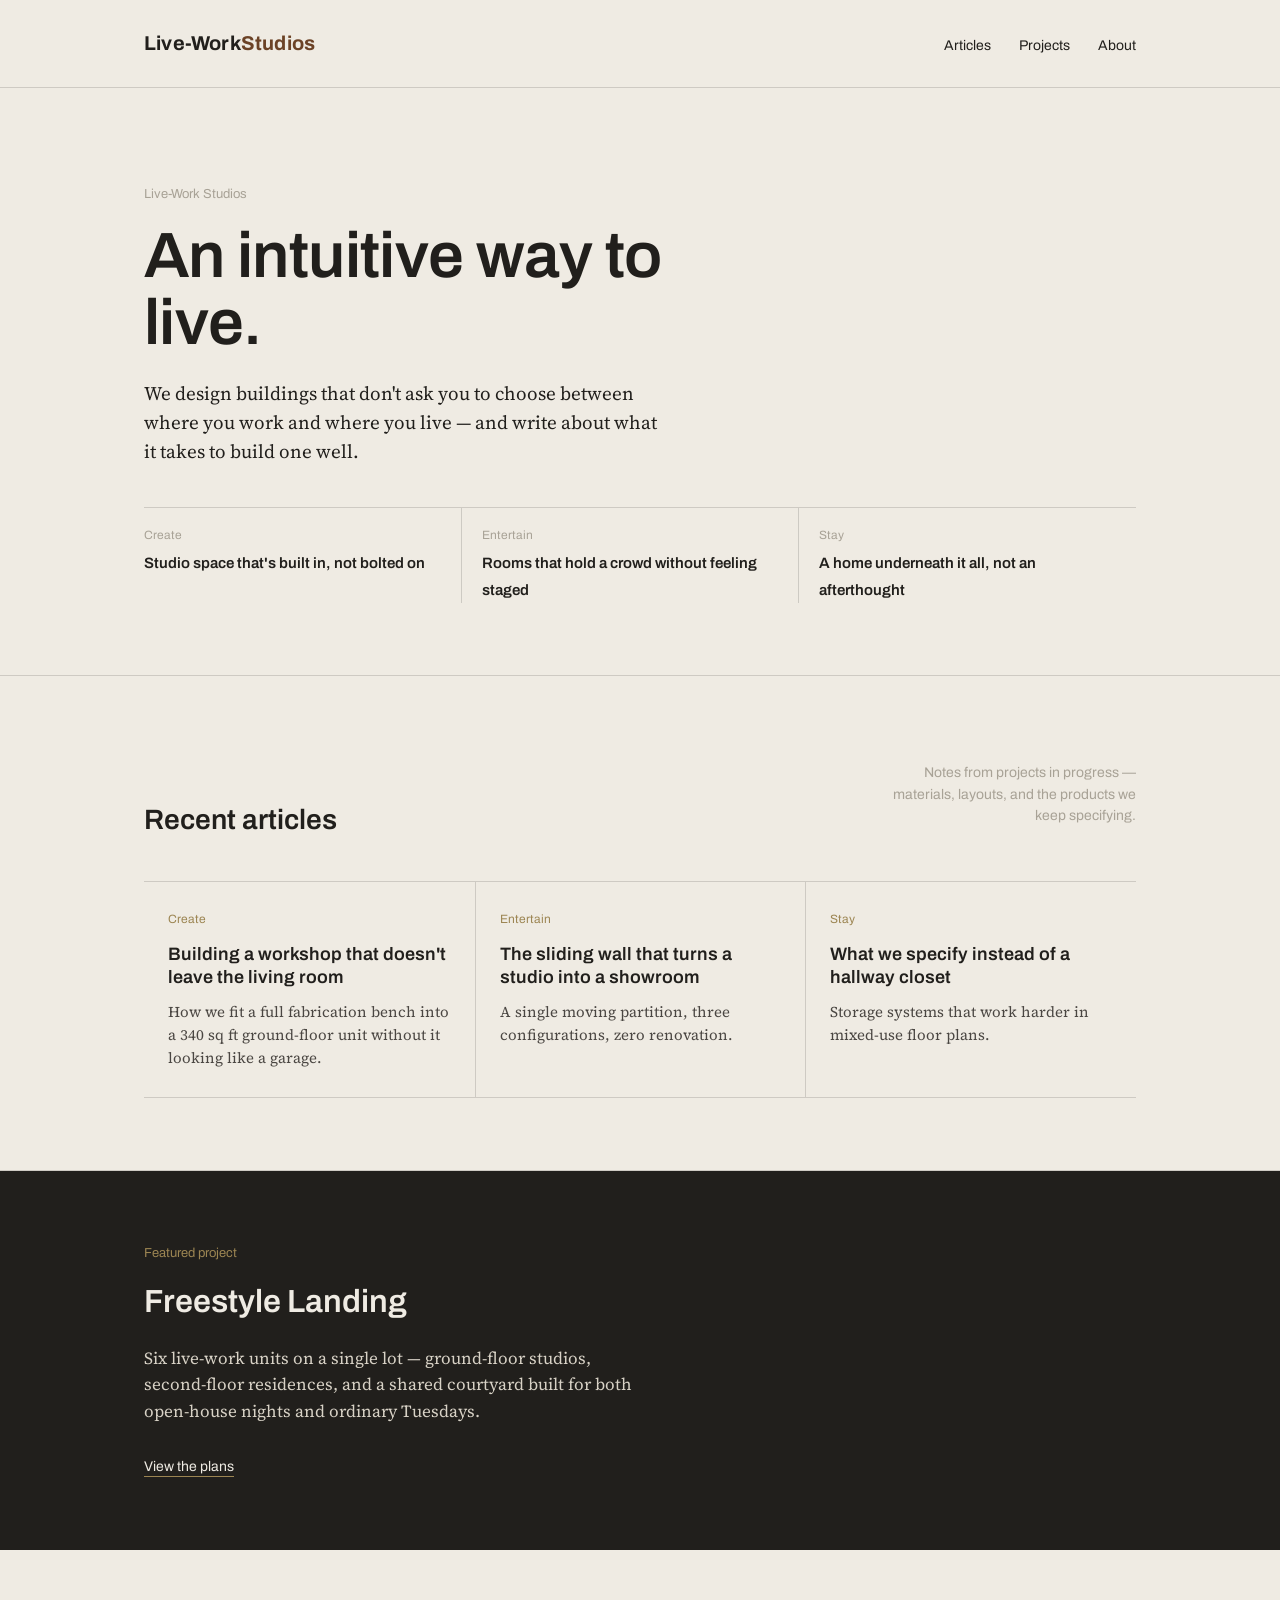
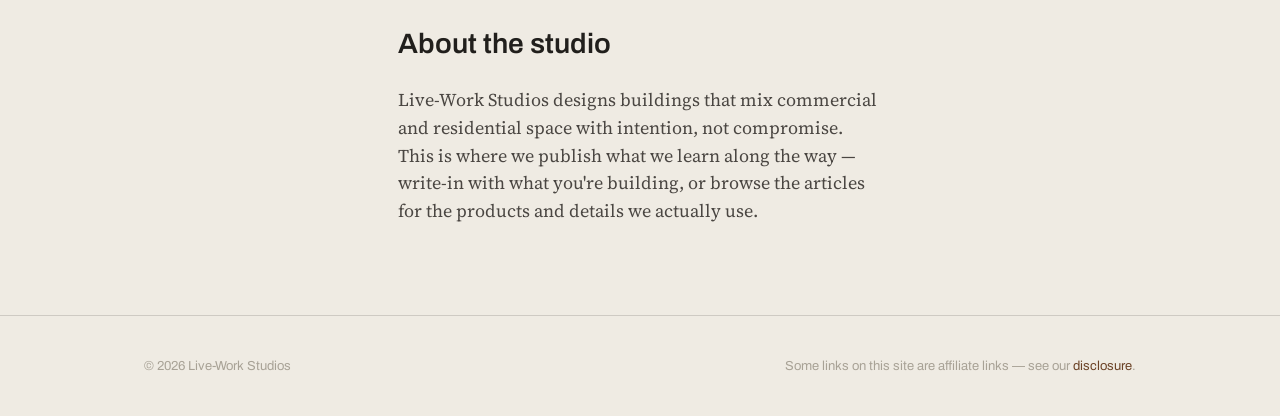
==== index.html @ 4253a38f "Add files via upload" ====
<!DOCTYPE html>
<html lang="en">
<head>
  <meta charset="UTF-8">
  <meta name="viewport" content="width=device-width, initial-scale=1.0">
  <title>Live-Work Studios — An intuitive way to live.</title>
  <meta name="description" content="Design studio for live-work buildings, mixing commercial and residential space. Articles, plans, and the products we actually specify.">
  <link rel="preconnect" href="https://fonts.googleapis.com">
  <link href="https://fonts.googleapis.com/css2?family=Archivo:wght@400;600;700&family=Source+Serif+4:opsz,wght@8..60,400;8..60,600&display=swap" rel="stylesheet">
  <link rel="stylesheet" href="styles.css">
</head>
<body>

  <header class="site-header">
    <div class="wrap">
      <a href="index.html" class="brand">Live-Work<span>Studios</span></a>
      <nav class="site-nav">
        <a href="#articles">Articles</a>
        <a href="#projects">Projects</a>
        <a href="#about">About</a>
      </nav>
    </div>
  </header>

  <section class="hero">
    <div class="wrap">
      <p class="hero-eyebrow">Live-Work Studios</p>
      <h1>An intuitive way to live.</h1>
      <p class="lede">We design buildings that don't ask you to choose between where you work and where you live — and write about what it takes to build one well.</p>

      <div class="hero-pillars">
        <div>
          <span class="num">Create</span>
          <span class="label">Studio space that's built in, not bolted on</span>
        </div>
        <div>
          <span class="num">Entertain</span>
          <span class="label">Rooms that hold a crowd without feeling staged</span>
        </div>
        <div>
          <span class="num">Stay</span>
          <span class="label">A home underneath it all, not an afterthought</span>
        </div>
      </div>
    </div>
  </section>

  <section class="section" id="articles">
    <div class="wrap">
      <div class="section-head">
        <h2>Recent articles</h2>
        <p class="sub">Notes from projects in progress — materials, layouts, and the products we keep specifying.</p>
      </div>

      <div class="article-grid">
        <article class="article-card">
          <p class="zone">Create</p>
          <h3><a class="card-link" href="articles/built-in-workshop.html">Building a workshop that doesn't leave the living room</a></h3>
          <p>How we fit a full fabrication bench into a 340 sq ft ground-floor unit without it looking like a garage.</p>
        </article>

        <article class="article-card">
          <p class="zone">Entertain</p>
          <h3><a class="card-link" href="articles/built-in-workshop.html">The sliding wall that turns a studio into a showroom</a></h3>
          <p>A single moving partition, three configurations, zero renovation.</p>
        </article>

        <article class="article-card">
          <p class="zone">Stay</p>
          <h3><a class="card-link" href="articles/built-in-workshop.html">What we specify instead of a hallway closet</a></h3>
          <p>Storage systems that work harder in mixed-use floor plans.</p>
        </article>
      </div>
    </div>
  </section>

  <section class="plan-strip" id="projects">
    <div class="wrap">
      <p class="tag">Featured project</p>
      <h2>Freestyle Landing</h2>
      <p>Six live-work units on a single lot — ground-floor studios, second-floor residences, and a shared courtyard built for both open-house nights and ordinary Tuesdays.</p>
      <a class="btn" href="#">View the plans</a>
    </div>
  </section>

  <section class="section" id="about">
    <div class="wrap" style="max-width: 68ch;">
      <div class="section-head" style="margin-bottom: 20px;">
        <h2>About the studio</h2>
      </div>
      <p style="font-size: 18px; color: #4a4642;">Live-Work Studios designs buildings that mix commercial and residential space with intention, not compromise. This is where we publish what we learn along the way — write-in with what you're building, or browse the articles for the products and details we actually use.</p>
    </div>
  </section>

  <footer class="site-footer">
    <div class="wrap" style="display:flex; justify-content:space-between; width:100%; flex-wrap:wrap; gap:12px;">
      <span>&copy; 2026 Live-Work Studios</span>
      <span>Some links on this site are affiliate links — see our <a href="articles/built-in-workshop.html#disclosure">disclosure</a>.</span>
    </div>
  </footer>

</body>
</html>
---- styles.css ----
/* ============================================================
   LIVE-WORK STUDIOS — design tokens
   ============================================================ */

:root {
  --paper:    #EFEBE3;
  --ink:      #211F1C;
  --concrete: #A8A296;
  --walnut:   #6B4226;
  --brass:    #9C8552;
  --line:     rgba(33, 31, 28, 0.16);

  --sans: "Archivo", "Helvetica Neue", Arial, sans-serif;
  --serif: "Source Serif 4", Georgia, "Times New Roman", serif;

  --max-w: 1120px;
  --gutter: clamp(20px, 5vw, 64px);
}

@media (prefers-reduced-motion: reduce) {
  * { animation: none !important; transition: none !important; }
}

* { box-sizing: border-box; }

html { scroll-behavior: smooth; }

body {
  margin: 0;
  background: var(--paper);
  color: var(--ink);
  font-family: var(--serif);
  font-size: 17px;
  line-height: 1.55;
  -webkit-font-smoothing: antialiased;
}

a { color: var(--walnut); text-decoration: none; border-bottom: 1px solid transparent; }
a:hover, a:focus-visible { border-bottom-color: var(--walnut); }
a:focus-visible, button:focus-visible { outline: 2px solid var(--walnut); outline-offset: 3px; }

img { max-width: 100%; display: block; }

.wrap {
  max-width: var(--max-w);
  margin: 0 auto;
  padding: 0 var(--gutter);
}

/* ---------- Header ---------- */

.site-header {
  border-bottom: 1px solid var(--line);
  padding: 28px 0;
}

.site-header .wrap {
  display: flex;
  align-items: baseline;
  justify-content: space-between;
  gap: 24px;
  flex-wrap: wrap;
}

.brand {
  font-family: var(--sans);
  font-weight: 700;
  font-size: 20px;
  letter-spacing: 0.01em;
  color: var(--ink);
  border: none;
}

.brand span { color: var(--walnut); }

.site-nav { display: flex; gap: 28px; font-family: var(--sans); font-size: 14px; }
.site-nav a { color: var(--ink); border: none; }
.site-nav a:hover { color: var(--walnut); }

/* ---------- Hero ---------- */

.hero {
  padding: 96px 0 72px;
  border-bottom: 1px solid var(--line);
}

.hero-eyebrow {
  font-family: var(--sans);
  font-size: 13px;
  color: var(--concrete);
  margin: 0 0 18px;
}

.hero h1 {
  font-family: var(--sans);
  font-weight: 600;
  font-size: clamp(38px, 6vw, 64px);
  line-height: 1.05;
  letter-spacing: -0.01em;
  margin: 0 0 22px;
  max-width: 14ch;
}

.hero p.lede {
  font-size: 19px;
  max-width: 52ch;
  color: var(--ink);
  margin: 0 0 32px;
}

.hero-pillars {
  display: flex;
  gap: 0;
  border-top: 1px solid var(--line);
  margin-top: 40px;
}

.hero-pillars div {
  flex: 1;
  padding: 18px 20px 0;
  border-left: 1px solid var(--line);
  font-family: var(--sans);
}
.hero-pillars div:first-child { border-left: none; padding-left: 0; }

.hero-pillars .num {
  font-size: 12px;
  color: var(--concrete);
  display: block;
  margin-bottom: 6px;
}

.hero-pillars .label {
  font-weight: 600;
  font-size: 15px;
}

/* ---------- Section headings ---------- */

.section {
  padding: 72px 0;
  border-bottom: 1px solid var(--line);
}

.section-head {
  display: flex;
  justify-content: space-between;
  align-items: flex-end;
  gap: 20px;
  margin-bottom: 40px;
}

.section-head h2 {
  font-family: var(--sans);
  font-weight: 600;
  font-size: 28px;
  margin: 0;
}

.section-head .sub {
  font-family: var(--sans);
  font-size: 14px;
  color: var(--concrete);
  max-width: 32ch;
  text-align: right;
}

/* ---------- Article grid ---------- */

.article-grid {
  display: grid;
  grid-template-columns: repeat(3, 1fr);
  gap: 0;
  border-top: 1px solid var(--line);
}

.article-card {
  padding: 28px 24px;
  border-left: 1px solid var(--line);
  border-bottom: 1px solid var(--line);
}
.article-card:nth-child(3n+1) { border-left: none; }

.article-card .zone {
  font-family: var(--sans);
  font-size: 12px;
  color: var(--brass);
  margin-bottom: 14px;
}

.article-card h3 {
  font-family: var(--sans);
  font-size: 18px;
  font-weight: 600;
  line-height: 1.3;
  margin: 0 0 10px;
}

.article-card a.card-link {
  color: var(--ink);
  border: none;
}
.article-card a.card-link:hover { color: var(--walnut); }

.article-card p {
  font-size: 15px;
  color: #4a4642;
  margin: 0;
}

@media (max-width: 780px) {
  .article-grid { grid-template-columns: 1fr; }
  .article-card { border-left: none !important; }
  .hero-pillars { flex-direction: column; }
  .hero-pillars div { border-left: none; padding-left: 0; border-top: 1px solid var(--line); padding-top: 16px; }
  .hero-pillars div:first-child { border-top: none; }
  .section-head { flex-direction: column; align-items: flex-start; }
  .section-head .sub { text-align: left; }
}

/* ---------- Project / plan strip ---------- */

.plan-strip {
  background: var(--ink);
  color: var(--paper);
}

.plan-strip .wrap { padding-top: 72px; padding-bottom: 72px; }

.plan-strip .tag {
  font-family: var(--sans);
  font-size: 13px;
  color: var(--brass);
  margin-bottom: 14px;
}

.plan-strip h2 {
  font-family: var(--sans);
  font-size: 32px;
  font-weight: 600;
  margin: 0 0 18px;
  max-width: 18ch;
}

.plan-strip p {
  max-width: 56ch;
  color: #D8D2C6;
  margin: 0 0 28px;
}

.plan-strip .btn {
  font-family: var(--sans);
  font-size: 14px;
  color: var(--paper);
  border-bottom: 1px solid var(--brass);
  padding-bottom: 2px;
}

/* ---------- Footer ---------- */

.site-footer {
  padding: 40px 0;
  font-family: var(--sans);
  font-size: 13px;
  color: var(--concrete);
  display: flex;
  justify-content: space-between;
  flex-wrap: wrap;
  gap: 12px;
}

/* ---------- Article page ---------- */

.article-header { padding: 64px 0 40px; border-bottom: 1px solid var(--line); }

.article-header .zone {
  font-family: var(--sans);
  font-size: 13px;
  color: var(--brass);
  margin-bottom: 16px;
}

.article-header h1 {
  font-family: var(--sans);
  font-weight: 600;
  font-size: clamp(30px, 5vw, 46px);
  line-height: 1.1;
  margin: 0 0 18px;
  max-width: 18ch;
}

.article-header .meta {
  font-family: var(--sans);
  font-size: 13px;
  color: var(--concrete);
}

.article-body {
  max-width: 68ch;
  padding: 48px 0;
  font-size: 18px;
}

.article-body h2 {
  font-family: var(--sans);
  font-size: 22px;
  margin-top: 44px;
}

.article-body p { margin: 0 0 22px; }

.pick {
  border: 1px solid var(--line);
  padding: 22px 24px;
  margin: 32px 0;
  display: flex;
  justify-content: space-between;
  align-items: center;
  gap: 16px;
  flex-wrap: wrap;
}

.pick .info h3 { font-family: var(--sans); font-size: 16px; margin: 0 0 4px; }
.pick .info p { font-family: var(--sans); font-size: 13px; color: var(--concrete); margin: 0; }

.pick .buy {
  font-family: var(--sans);
  font-size: 13px;
  font-weight: 600;
  white-space: nowrap;
  border: 1px solid var(--ink);
  padding: 10px 18px;
  color: var(--ink);
}
.pick .buy:hover { background: var(--ink); color: var(--paper); border-color: var(--ink); }

.disclosure {
  font-family: var(--sans);
  font-size: 12px;
  color: var(--concrete);
  border-top: 1px solid var(--line);
  padding-top: 16px;
  margin-top: 48px;
}
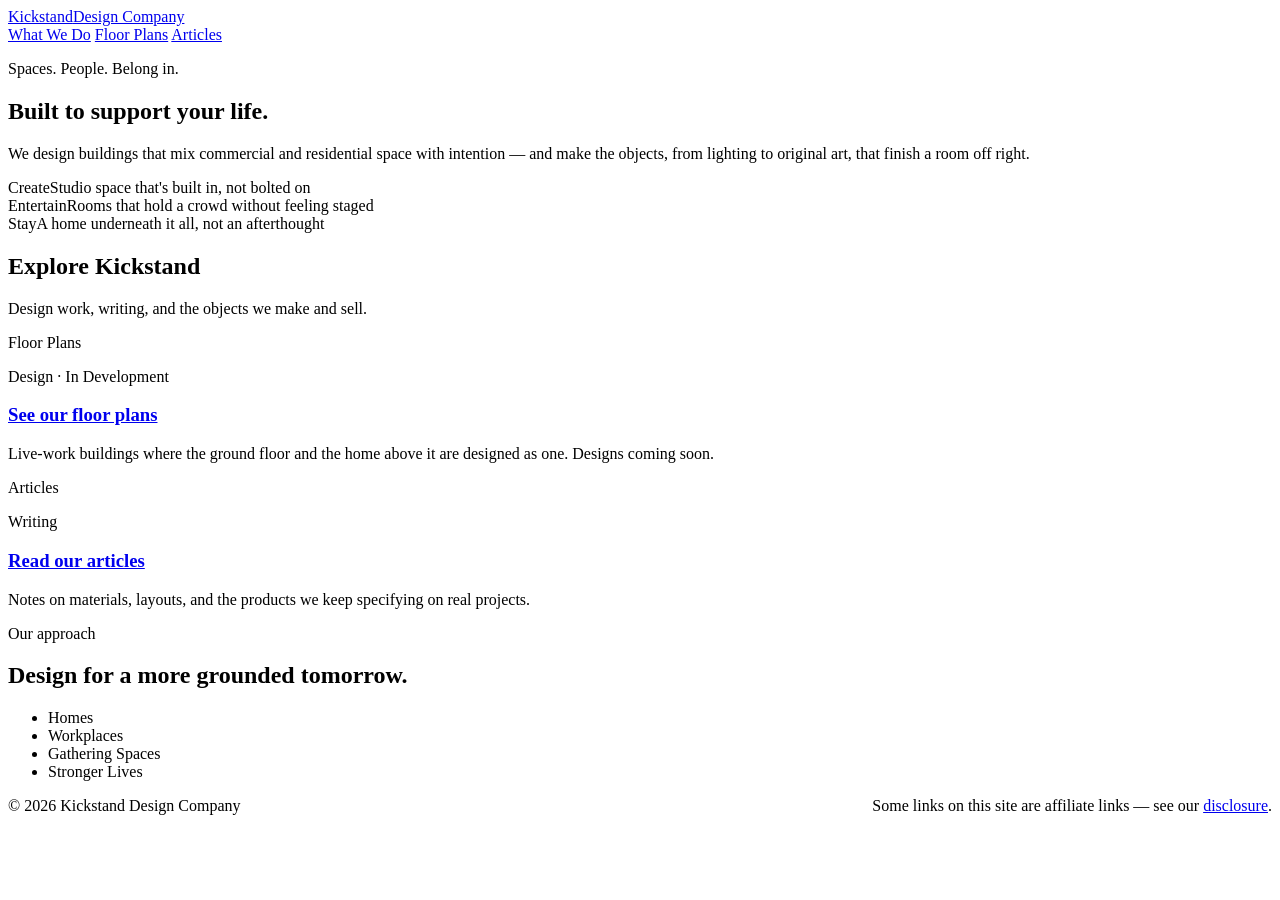
==== commit 778863d0: "Add files via upload" ====
--- a/index.html
+++ b/index.html
@@ -3,98 +3,80 @@
 <head>
   <meta charset="UTF-8">
   <meta name="viewport" content="width=device-width, initial-scale=1.0">
-  <title>Live-Work Studios — An intuitive way to live.</title>
-  <meta name="description" content="Design studio for live-work buildings, mixing commercial and residential space. Articles, plans, and the products we actually specify.">
+  <title>Kickstand Design Company — Built to support your life.</title>
+  <meta name="description" content="Kickstand Design Company designs live-work buildings, writes design articles, and sells original art and lighting.">
   <link rel="preconnect" href="https://fonts.googleapis.com">
-  <link href="https://fonts.googleapis.com/css2?family=Archivo:wght@400;600;700&family=Source+Serif+4:opsz,wght@8..60,400;8..60,600&display=swap" rel="stylesheet">
+  <link href="https://fonts.googleapis.com/css2?family=Plus+Jakarta+Sans:wght@500;600;700;800&family=Inter:wght@400;500;600&display=swap" rel="stylesheet">
   <link rel="stylesheet" href="styles.css">
 </head>
 <body>
 
   <header class="site-header">
     <div class="wrap">
-      <a href="index.html" class="brand">Live-Work<span>Studios</span></a>
+      <a href="index.html" class="brand">Kickstand<span>Design Company</span></a>
       <nav class="site-nav">
-        <a href="#articles">Articles</a>
-        <a href="#projects">Projects</a>
-        <a href="#about">About</a>
+        <a href="what-we-do.html">What We Do</a>
+        <a href="floor-plans.html">Floor Plans</a>
+        <a href="articles.html">Articles</a>
       </nav>
     </div>
   </header>
 
   <section class="hero">
     <div class="wrap">
-      <p class="hero-eyebrow">Live-Work Studios</p>
-      <h1>An intuitive way to live.</h1>
-      <p class="lede">We design buildings that don't ask you to choose between where you work and where you live — and write about what it takes to build one well.</p>
+      <p class="hero-eyebrow">Spaces. People. Belong in.</p>
+      <h1>Built to support your life.</h1>
+      <p class="lede">We design buildings that mix commercial and residential space with intention — and make the objects, from lighting to original art, that finish a room off right.</p>
 
       <div class="hero-pillars">
-        <div>
-          <span class="num">Create</span>
-          <span class="label">Studio space that's built in, not bolted on</span>
-        </div>
-        <div>
-          <span class="num">Entertain</span>
-          <span class="label">Rooms that hold a crowd without feeling staged</span>
-        </div>
-        <div>
-          <span class="num">Stay</span>
-          <span class="label">A home underneath it all, not an afterthought</span>
-        </div>
+        <div><span class="num">Create</span><span class="label">Studio space that's built in, not bolted on</span></div>
+        <div><span class="num">Entertain</span><span class="label">Rooms that hold a crowd without feeling staged</span></div>
+        <div><span class="num">Stay</span><span class="label">A home underneath it all, not an afterthought</span></div>
       </div>
     </div>
   </section>
 
-  <section class="section" id="articles">
+  <section class="section">
     <div class="wrap">
       <div class="section-head">
-        <h2>Recent articles</h2>
-        <p class="sub">Notes from projects in progress — materials, layouts, and the products we keep specifying.</p>
+        <h2>Explore Kickstand</h2>
+        <p class="sub">Design work, writing, and the objects we make and sell.</p>
       </div>
 
-      <div class="article-grid">
-        <article class="article-card">
-          <p class="zone">Create</p>
-          <h3><a class="card-link" href="articles/built-in-workshop.html">Building a workshop that doesn't leave the living room</a></h3>
-          <p>How we fit a full fabrication bench into a 340 sq ft ground-floor unit without it looking like a garage.</p>
+      <div class="card-grid">
+        <article class="card">
+          <div class="card-thumb">Floor Plans</div>
+          <p class="tag">Design · In Development</p>
+          <h3><a class="card-link" href="floor-plans.html">See our floor plans</a></h3>
+          <p>Live-work buildings where the ground floor and the home above it are designed as one. Designs coming soon.</p>
         </article>
 
-        <article class="article-card">
-          <p class="zone">Entertain</p>
-          <h3><a class="card-link" href="articles/built-in-workshop.html">The sliding wall that turns a studio into a showroom</a></h3>
-          <p>A single moving partition, three configurations, zero renovation.</p>
-        </article>
-
-        <article class="article-card">
-          <p class="zone">Stay</p>
-          <h3><a class="card-link" href="articles/built-in-workshop.html">What we specify instead of a hallway closet</a></h3>
-          <p>Storage systems that work harder in mixed-use floor plans.</p>
+        <article class="card">
+          <div class="card-thumb">Articles</div>
+          <p class="tag">Writing</p>
+          <h3><a class="card-link" href="articles.html">Read our articles</a></h3>
+          <p>Notes on materials, layouts, and the products we keep specifying on real projects.</p>
         </article>
       </div>
     </div>
   </section>
 
-  <section class="plan-strip" id="projects">
+  <section class="manifesto">
     <div class="wrap">
-      <p class="tag">Featured project</p>
-      <h2>Freestyle Landing</h2>
-      <p>Six live-work units on a single lot — ground-floor studios, second-floor residences, and a shared courtyard built for both open-house nights and ordinary Tuesdays.</p>
-      <a class="btn" href="#">View the plans</a>
-    </div>
-  </section>
-
-  <section class="section" id="about">
-    <div class="wrap" style="max-width: 68ch;">
-      <div class="section-head" style="margin-bottom: 20px;">
-        <h2>About the studio</h2>
-      </div>
-      <p style="font-size: 18px; color: #4a4642;">Live-Work Studios designs buildings that mix commercial and residential space with intention, not compromise. This is where we publish what we learn along the way — write-in with what you're building, or browse the articles for the products and details we actually use.</p>
+      <p class="tag">Our approach</p>
+      <h2>Design for a more grounded tomorrow.</h2>
+      <ul>
+        <li>Homes</li>
+        <li>Workplaces</li>
+        <li>Gathering Spaces</li>
+        <li>Stronger Lives</li>
+      </ul>
     </div>
   </section>
 
   <footer class="site-footer">
     <div class="wrap" style="display:flex; justify-content:space-between; width:100%; flex-wrap:wrap; gap:12px;">
-      <span>&copy; 2026 Live-Work Studios</span>
+      <span>&copy; 2026 Kickstand Design Company</span>
       <span>Some links on this site are affiliate links — see our <a href="articles/built-in-workshop.html#disclosure">disclosure</a>.</span>
     </div>
   </footer>
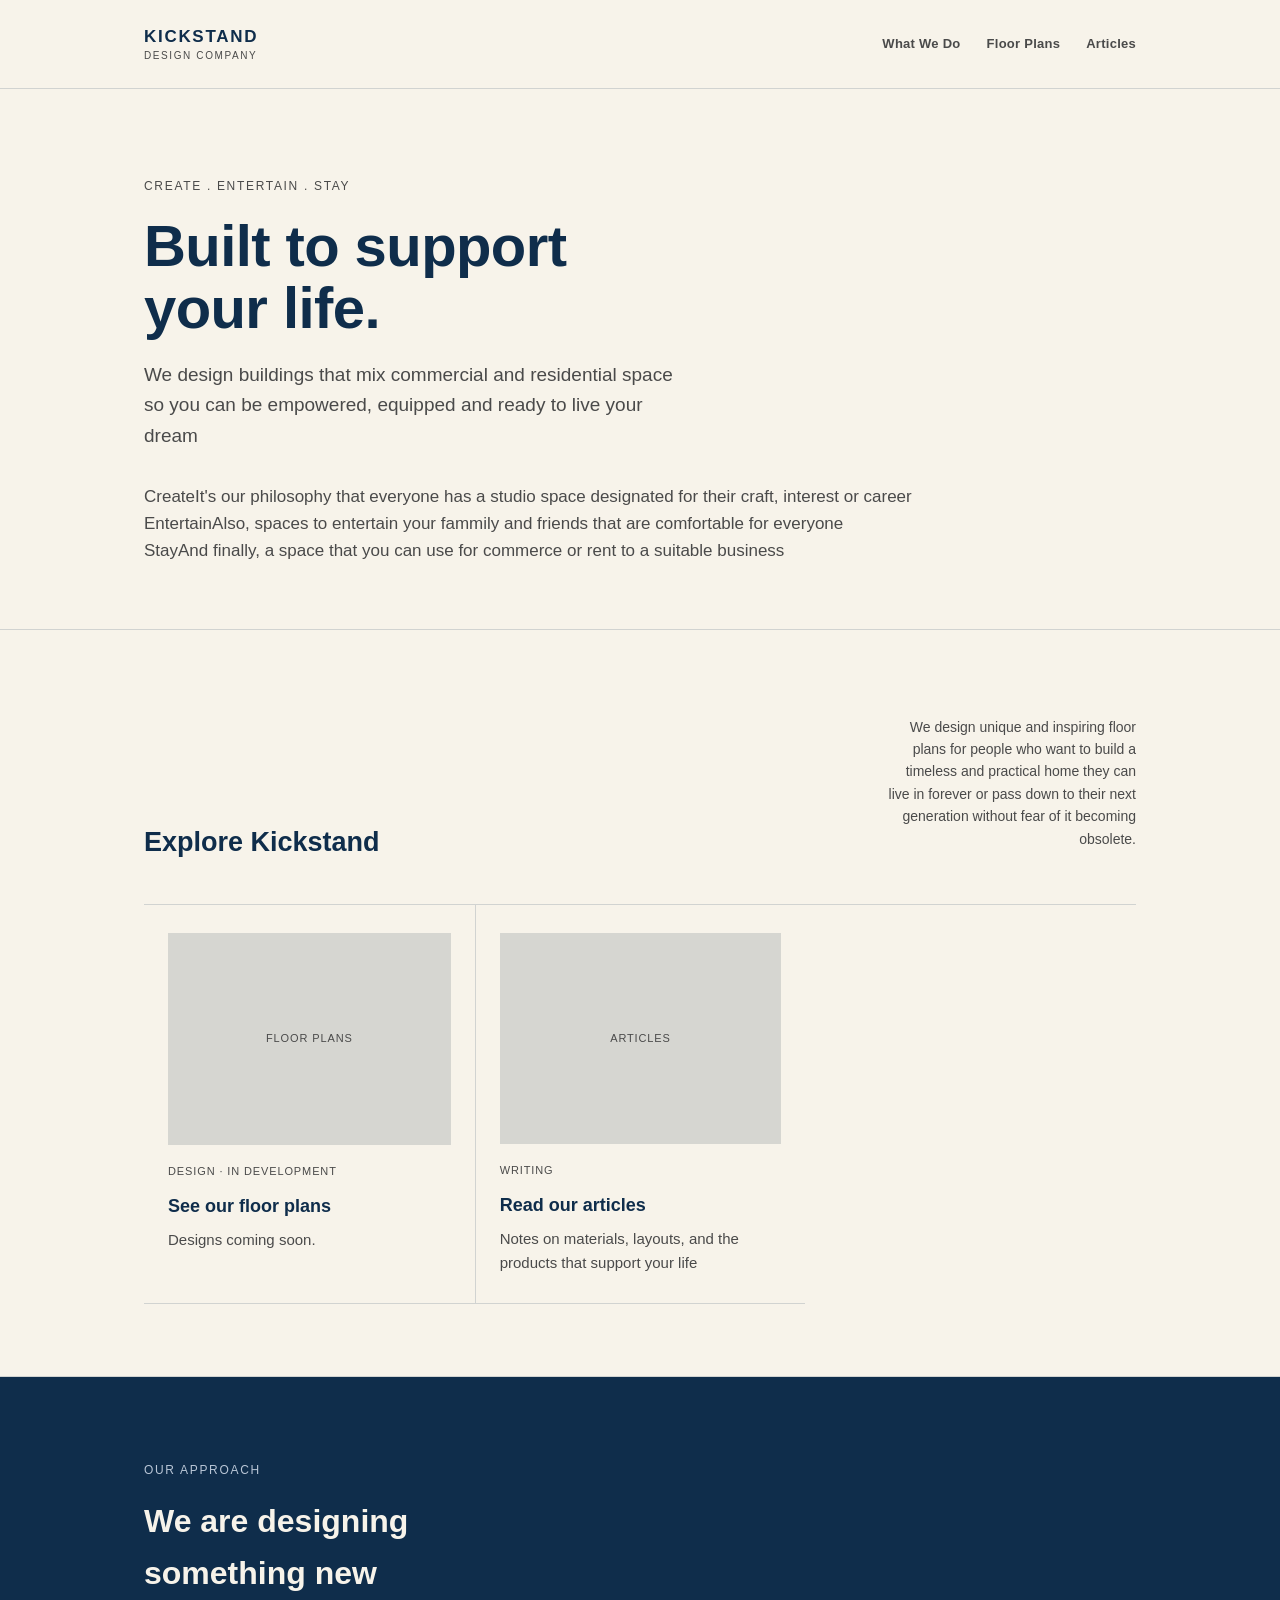
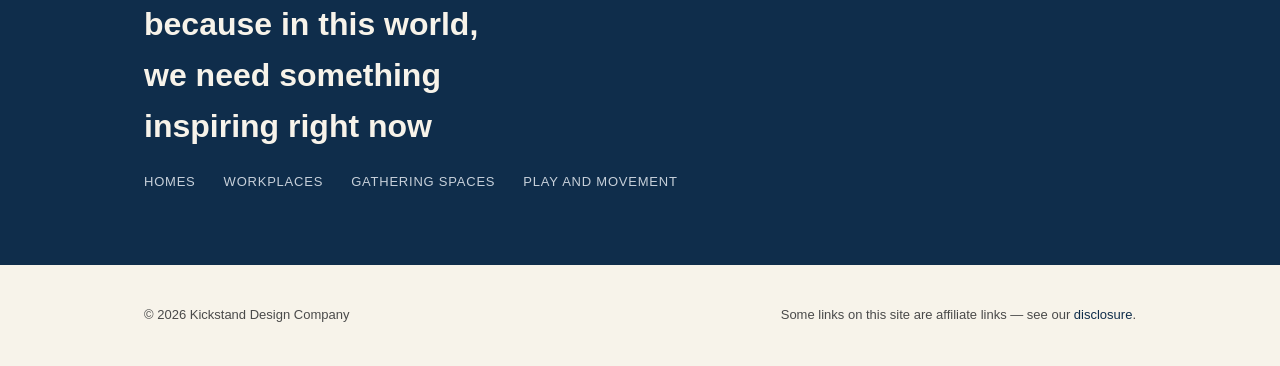
==== commit d5649377: "Revise title and content for branding update Updated various text elements to reflect new branding a" ====
--- a/index.html
+++ b/index.html
@@ -3,7 +3,7 @@
 <head>
   <meta charset="UTF-8">
   <meta name="viewport" content="width=device-width, initial-scale=1.0">
-  <title>Kickstand Design Company — Built to support your life.</title>
+  <title>Kickstand Design Company — Live-Work-Studios</title>
   <meta name="description" content="Kickstand Design Company designs live-work buildings, writes design articles, and sells original art and lighting.">
   <link rel="preconnect" href="https://fonts.googleapis.com">
   <link href="https://fonts.googleapis.com/css2?family=Plus+Jakarta+Sans:wght@500;600;700;800&family=Inter:wght@400;500;600&display=swap" rel="stylesheet">
@@ -24,14 +24,14 @@
 
   <section class="hero">
     <div class="wrap">
-      <p class="hero-eyebrow">Spaces. People. Belong in.</p>
+      <p class="hero-eyebrow">Create . Entertain . Stay</p>
       <h1>Built to support your life.</h1>
-      <p class="lede">We design buildings that mix commercial and residential space with intention — and make the objects, from lighting to original art, that finish a room off right.</p>
+      <p class="lede">We design buildings that mix commercial and residential space so you can be empowered, equipped and ready to live your dream</p>
 
-      <div class="hero-pillars">
-        <div><span class="num">Create</span><span class="label">Studio space that's built in, not bolted on</span></div>
-        <div><span class="num">Entertain</span><span class="label">Rooms that hold a crowd without feeling staged</span></div>
-        <div><span class="num">Stay</span><span class="label">A home underneath it all, not an afterthought</span></div>
+      <div class="three-pillars">
+        <div><span class="num">Create</span><span class="label">It's our philosophy that everyone has a studio space designated for their craft, interest or career</span></div>
+        <div><span class="num">Entertain</span><span class="label">Also, spaces to entertain your fammily and friends that are comfortable for everyone</span></div>
+        <div><span class="num">Stay</span><span class="label">And finally, a space that you can use for commerce or rent to a suitable business</span></div>
       </div>
     </div>
   </section>
@@ -40,7 +40,8 @@
     <div class="wrap">
       <div class="section-head">
         <h2>Explore Kickstand</h2>
-        <p class="sub">Design work, writing, and the objects we make and sell.</p>
+        <p class="sub">We design unique and inspiring floor plans for people who want to build a timeless and practical 
+          home they can live in forever or pass down to their next generation without fear of it becoming obsolete.</p>
       </div>
 
       <div class="card-grid">
@@ -48,14 +49,14 @@
           <div class="card-thumb">Floor Plans</div>
           <p class="tag">Design · In Development</p>
           <h3><a class="card-link" href="floor-plans.html">See our floor plans</a></h3>
-          <p>Live-work buildings where the ground floor and the home above it are designed as one. Designs coming soon.</p>
+          <p>Designs coming soon.</p>
         </article>
 
         <article class="card">
           <div class="card-thumb">Articles</div>
           <p class="tag">Writing</p>
           <h3><a class="card-link" href="articles.html">Read our articles</a></h3>
-          <p>Notes on materials, layouts, and the products we keep specifying on real projects.</p>
+          <p>Notes on materials, layouts, and the products that support your life</p>
         </article>
       </div>
     </div>
@@ -64,12 +65,12 @@
   <section class="manifesto">
     <div class="wrap">
       <p class="tag">Our approach</p>
-      <h2>Design for a more grounded tomorrow.</h2>
+      <h2>We are designing something new because in this world, we need something inspiring right now</h2>
       <ul>
         <li>Homes</li>
         <li>Workplaces</li>
         <li>Gathering Spaces</li>
-        <li>Stronger Lives</li>
+        <li>Play and movement</li>
       </ul>
     </div>
   </section>
--- a/styles.css
+++ b/styles.css
@@ -0,0 +1,399 @@
+/* ============================================================
+   KICKSTAND DESIGN COMPANY — design tokens
+   ============================================================ */
+
+:root {
+  --navy:     #0F2D4B;
+  --cream:    #F7F3EA;
+  --stone:    #D6D6D1;
+  --charcoal: #4A4A4A;
+  --line:     rgba(15, 45, 75, 0.16);
+
+  --heading: "Plus Jakarta Sans", "Helvetica Neue", Arial, sans-serif;
+  --body: "Inter", "Helvetica Neue", Arial, sans-serif;
+
+  --max-w: 1120px;
+  --gutter: clamp(20px, 5vw, 64px);
+}
+
+@media (prefers-reduced-motion: reduce) {
+  * { animation: none !important; transition: none !important; }
+}
+
+* { box-sizing: border-box; }
+html { scroll-behavior: smooth; }
+
+body {
+  margin: 0;
+  background: var(--cream);
+  color: var(--charcoal);
+  font-family: var(--body);
+  font-size: 17px;
+  line-height: 1.6;
+  -webkit-font-smoothing: antialiased;
+}
+
+a { color: var(--navy); text-decoration: none; border-bottom: 1px solid transparent; }
+a:hover, a:focus-visible { border-bottom-color: var(--navy); }
+a:focus-visible, button:focus-visible { outline: 2px solid var(--navy); outline-offset: 3px; }
+
+img { max-width: 100%; display: block; }
+
+.wrap {
+  max-width: var(--max-w);
+  margin: 0 auto;
+  padding: 0 var(--gutter);
+}
+
+/* ---------- Header ---------- */
+
+.site-header {
+  border-bottom: 1px solid var(--line);
+  padding: 26px 0;
+}
+
+.site-header .wrap {
+  display: flex;
+  align-items: center;
+  justify-content: space-between;
+  gap: 24px;
+  flex-wrap: wrap;
+}
+
+.brand {
+  font-family: var(--heading);
+  font-weight: 700;
+  font-size: 17px;
+  letter-spacing: 0.1em;
+  text-transform: uppercase;
+  color: var(--navy);
+  border: none;
+  line-height: 1.35;
+}
+
+.brand span {
+  display: block;
+  font-weight: 500;
+  font-size: 10px;
+  letter-spacing: 0.16em;
+  color: var(--charcoal);
+}
+
+.site-nav { display: flex; gap: 26px; font-family: var(--heading); font-size: 13px; font-weight: 600; letter-spacing: 0.02em; flex-wrap: wrap; }
+.site-nav a { color: var(--charcoal); border: none; }
+.site-nav a:hover, .site-nav a[aria-current="page"] { color: var(--navy); }
+
+/* ---------- Hero ---------- */
+
+.hero {
+  padding: 88px 0 64px;
+  border-bottom: 1px solid var(--line);
+}
+
+.hero-eyebrow {
+  font-family: var(--heading);
+  font-size: 12px;
+  letter-spacing: 0.14em;
+  text-transform: uppercase;
+  color: var(--charcoal);
+  margin: 0 0 18px;
+}
+
+.hero h1 {
+  font-family: var(--heading);
+  font-weight: 700;
+  font-size: clamp(36px, 5.6vw, 58px);
+  line-height: 1.08;
+  letter-spacing: -0.01em;
+  color: var(--navy);
+  margin: 0 0 20px;
+  max-width: 15ch;
+}
+
+.hero p.lede {
+  font-size: 19px;
+  max-width: 52ch;
+  color: var(--charcoal);
+  margin: 0 0 32px;
+}
+
+.hero-pillars {
+  display: flex;
+  border-top: 1px solid var(--line);
+  margin-top: 36px;
+}
+
+.hero-pillars div {
+  flex: 1;
+  padding: 18px 20px 0;
+  border-left: 1px solid var(--line);
+  font-family: var(--heading);
+}
+.hero-pillars div:first-child { border-left: none; padding-left: 0; }
+
+.hero-pillars .num {
+  font-size: 11px;
+  letter-spacing: 0.1em;
+  text-transform: uppercase;
+  color: var(--charcoal);
+  display: block;
+  margin-bottom: 6px;
+}
+
+.hero-pillars .label { font-weight: 600; font-size: 15px; color: var(--navy); }
+
+/* ---------- Page header (non-home pages) ---------- */
+
+.page-header {
+  padding: 64px 0 40px;
+  border-bottom: 1px solid var(--line);
+}
+
+.page-header .hero-eyebrow { margin-bottom: 14px; }
+
+.page-header h1 {
+  font-family: var(--heading);
+  font-weight: 700;
+  font-size: clamp(32px, 5vw, 48px);
+  line-height: 1.1;
+  color: var(--navy);
+  margin: 0 0 16px;
+  max-width: 18ch;
+}
+
+.page-header p.lede {
+  font-size: 18px;
+  max-width: 56ch;
+  color: var(--charcoal);
+  margin: 0;
+}
+
+/* ---------- Sections ---------- */
+
+.section { padding: 72px 0; border-bottom: 1px solid var(--line); }
+.section:last-of-type { border-bottom: none; }
+
+.section-head {
+  display: flex;
+  justify-content: space-between;
+  align-items: flex-end;
+  gap: 20px;
+  margin-bottom: 40px;
+}
+
+.section-head h2 {
+  font-family: var(--heading);
+  font-weight: 700;
+  font-size: 27px;
+  color: var(--navy);
+  margin: 0;
+}
+
+.section-head .sub {
+  font-family: var(--heading);
+  font-size: 14px;
+  color: var(--charcoal);
+  max-width: 32ch;
+  text-align: right;
+}
+
+/* ---------- Card grid (articles, floor plans) ---------- */
+
+.card-grid {
+  display: grid;
+  grid-template-columns: repeat(3, 1fr);
+  border-top: 1px solid var(--line);
+}
+
+.card {
+  padding: 28px 24px;
+  border-left: 1px solid var(--line);
+  border-bottom: 1px solid var(--line);
+}
+.card:nth-child(3n+1) { border-left: none; }
+
+.card .tag {
+  font-family: var(--heading);
+  font-size: 11px;
+  letter-spacing: 0.08em;
+  text-transform: uppercase;
+  color: var(--charcoal);
+  margin-bottom: 14px;
+}
+
+.card h3 {
+  font-family: var(--heading);
+  font-size: 18px;
+  font-weight: 700;
+  line-height: 1.3;
+  color: var(--navy);
+  margin: 0 0 10px;
+}
+
+.card a.card-link { color: inherit; border: none; }
+.card a.card-link:hover { color: var(--navy); }
+
+.card p { font-size: 15px; color: var(--charcoal); margin: 0; }
+
+.card-thumb {
+  width: 100%;
+  aspect-ratio: 4 / 3;
+  background: var(--stone);
+  margin-bottom: 18px;
+  display: flex;
+  align-items: center;
+  justify-content: center;
+  font-family: var(--heading);
+  font-size: 11px;
+  letter-spacing: 0.08em;
+  text-transform: uppercase;
+  color: var(--charcoal);
+}
+
+@media (max-width: 780px) {
+  .card-grid { grid-template-columns: 1fr; }
+  .card { border-left: none !important; }
+  .hero-pillars { flex-direction: column; }
+  .hero-pillars div { border-left: none; padding-left: 0; border-top: 1px solid var(--line); padding-top: 16px; }
+  .hero-pillars div:first-child { border-top: none; }
+  .section-head { flex-direction: column; align-items: flex-start; }
+  .section-head .sub { text-align: left; }
+}
+
+/* ---------- Manifesto / dark strip ---------- */
+
+.manifesto { background: var(--navy); color: var(--cream); }
+.manifesto .wrap { padding: 72px var(--gutter); }
+.manifesto .tag { font-family: var(--heading); font-size: 12px; letter-spacing: 0.14em; text-transform: uppercase; color: #B9C6D6; margin-bottom: 16px; }
+.manifesto h2 { font-family: var(--heading); font-weight: 700; font-size: 32px; margin: 0 0 20px; max-width: 20ch; }
+.manifesto ul { list-style: none; padding: 0; margin: 0; display: flex; gap: 28px; flex-wrap: wrap; font-family: var(--heading); font-size: 13px; letter-spacing: 0.06em; text-transform: uppercase; color: #C7D0DA; }
+
+/* ---------- About / What We Do page ---------- */
+
+.prose { max-width: 68ch; }
+.prose p { font-size: 18px; margin: 0 0 22px; }
+
+.values-grid {
+  display: grid;
+  grid-template-columns: repeat(4, 1fr);
+  border-top: 1px solid var(--line);
+  border-left: 1px solid var(--line);
+}
+.value-cell {
+  padding: 24px;
+  border-right: 1px solid var(--line);
+  border-bottom: 1px solid var(--line);
+}
+.value-cell .swatch { width: 28px; height: 28px; margin-bottom: 14px; }
+.value-cell h4 { font-family: var(--heading); font-size: 14px; font-weight: 700; color: var(--navy); margin: 0 0 6px; letter-spacing: 0.04em; text-transform: uppercase; }
+.value-cell p { font-size: 14px; margin: 0; color: var(--charcoal); }
+
+@media (max-width: 780px) {
+  .values-grid { grid-template-columns: repeat(2, 1fr); }
+}
+
+/* ---------- Store (product) grid ---------- */
+
+.product-grid {
+  display: grid;
+  grid-template-columns: repeat(3, 1fr);
+  gap: 36px 28px;
+}
+
+.product-card { display: flex; flex-direction: column; }
+
+.product-thumb {
+  width: 100%;
+  aspect-ratio: 1;
+  background: var(--stone);
+  margin-bottom: 16px;
+  display: flex;
+  align-items: center;
+  justify-content: center;
+  font-family: var(--heading);
+  font-size: 11px;
+  letter-spacing: 0.08em;
+  text-transform: uppercase;
+  color: var(--charcoal);
+}
+
+.product-card h3 { font-family: var(--heading); font-size: 16px; font-weight: 700; color: var(--navy); margin: 0 0 4px; }
+.product-card .price { font-family: var(--heading); font-size: 14px; color: var(--charcoal); margin: 0 0 14px; }
+.product-card .desc { font-size: 14px; color: var(--charcoal); margin: 0 0 18px; flex-grow: 1; }
+
+.buy-btn {
+  font-family: var(--heading);
+  font-size: 13px;
+  font-weight: 700;
+  letter-spacing: 0.03em;
+  text-align: center;
+  padding: 12px 18px;
+  background: var(--navy);
+  color: var(--cream);
+  border: 1px solid var(--navy);
+}
+.buy-btn:hover { background: var(--cream); color: var(--navy); }
+
+.store-note {
+  font-family: var(--heading);
+  font-size: 13px;
+  color: var(--charcoal);
+  border: 1px solid var(--line);
+  padding: 18px 22px;
+  margin-bottom: 44px;
+}
+
+@media (max-width: 780px) {
+  .product-grid { grid-template-columns: 1fr; }
+}
+
+/* ---------- Article page ---------- */
+
+.article-body { max-width: 68ch; padding: 48px 0; font-size: 18px; }
+.article-body h2 { font-family: var(--heading); font-weight: 700; color: var(--navy); font-size: 22px; margin-top: 44px; }
+.article-body p { margin: 0 0 22px; }
+
+.pick {
+  border: 1px solid var(--line);
+  padding: 22px 24px;
+  margin: 32px 0;
+  display: flex;
+  justify-content: space-between;
+  align-items: center;
+  gap: 16px;
+  flex-wrap: wrap;
+}
+.pick .info h3 { font-family: var(--heading); font-size: 16px; color: var(--navy); margin: 0 0 4px; }
+.pick .info p { font-family: var(--heading); font-size: 13px; color: var(--charcoal); margin: 0; }
+.pick .buy {
+  font-family: var(--heading);
+  font-size: 13px;
+  font-weight: 700;
+  white-space: nowrap;
+  border: 1px solid var(--navy);
+  padding: 10px 18px;
+  color: var(--navy);
+}
+.pick .buy:hover { background: var(--navy); color: var(--cream); }
+
+.disclosure {
+  font-family: var(--heading);
+  font-size: 12px;
+  color: var(--charcoal);
+  border-top: 1px solid var(--line);
+  padding-top: 16px;
+  margin-top: 48px;
+}
+
+/* ---------- Footer ---------- */
+
+.site-footer {
+  padding: 40px 0;
+  font-family: var(--heading);
+  font-size: 13px;
+  color: var(--charcoal);
+  display: flex;
+  justify-content: space-between;
+  flex-wrap: wrap;
+  gap: 12px;
+}
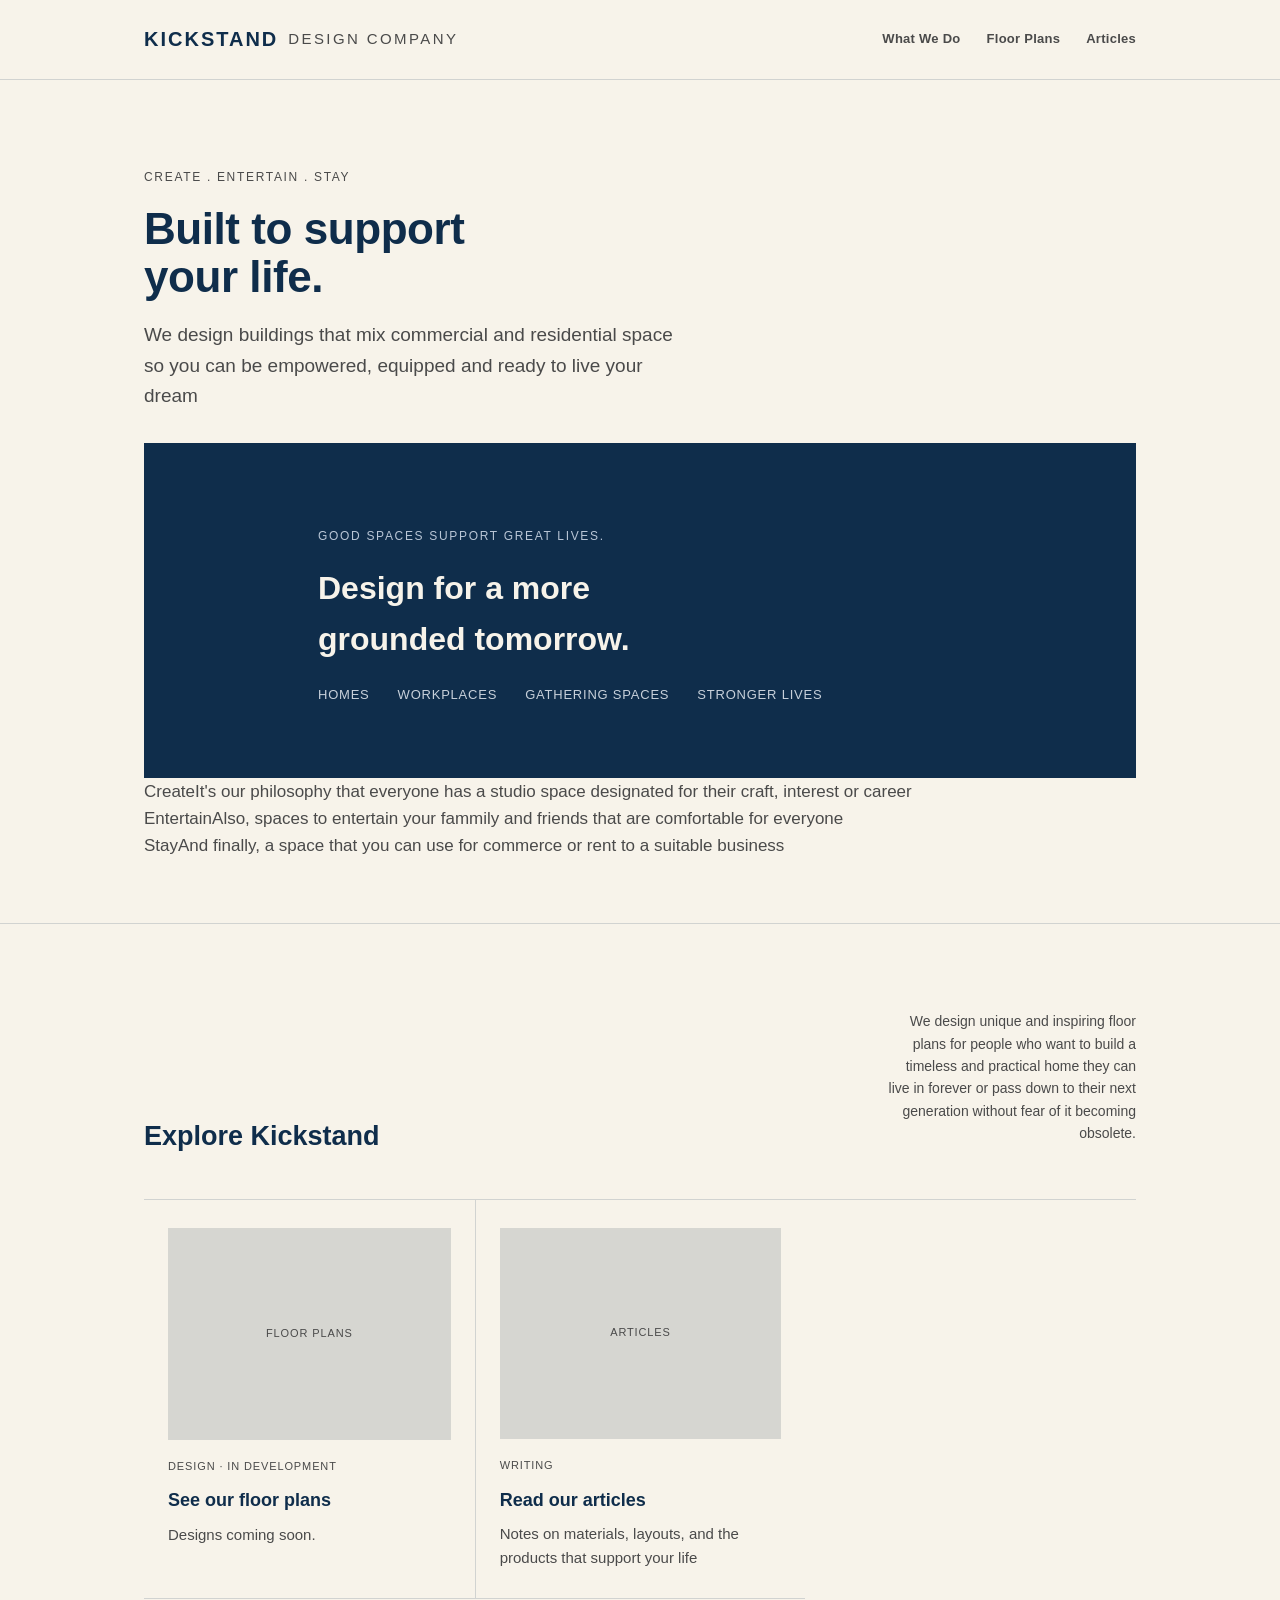
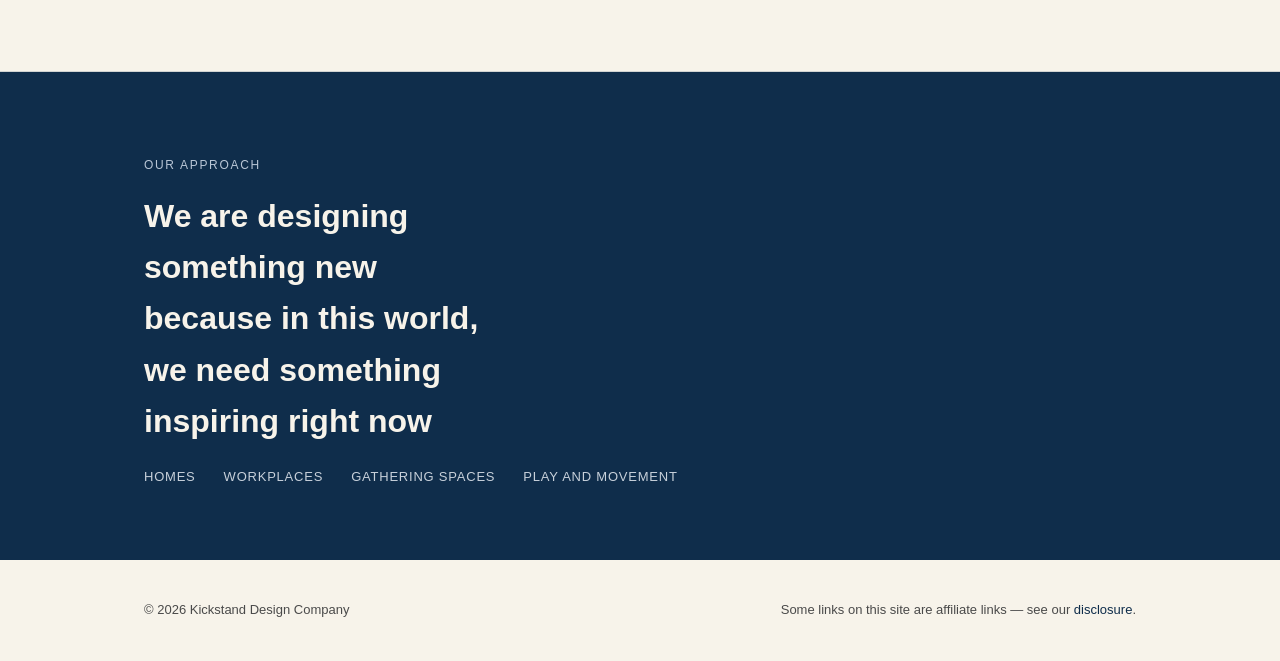
==== commit b872a505: "Add manifesto section to index.html Added a manifesto section with a tagline and design goals." ====
--- a/index.html
+++ b/index.html
@@ -28,6 +28,22 @@
       <h1>Built to support your life.</h1>
       <p class="lede">We design buildings that mix commercial and residential space so you can be empowered, equipped and ready to live your dream</p>
 
+  <section class="manifesto">
+    <div class="wrap" style="display:flex; align-items:center; gap:40px; flex-wrap:wrap;">
+      <img src="kickstand-icon.svg" alt="" style="width:70px; color: var(--cream); flex-shrink:0;">
+      <div>
+        <p class="tag">Good spaces support great lives.</p>
+        <h2>Design for a more grounded tomorrow.</h2>
+        <ul>
+          <li>Homes</li>
+          <li>Workplaces</li>
+          <li>Gathering Spaces</li>
+          <li>Stronger Lives</li>
+        </ul>
+      </div>
+    </div>
+  </section>
+      
       <div class="three-pillars">
         <div><span class="num">Create</span><span class="label">It's our philosophy that everyone has a studio space designated for their craft, interest or career</span></div>
         <div><span class="num">Entertain</span><span class="label">Also, spaces to entertain your fammily and friends that are comfortable for everyone</span></div>
--- a/styles.css
+++ b/styles.css
@@ -63,7 +63,7 @@
 .brand {
   font-family: var(--heading);
   font-weight: 700;
-  font-size: 17px;
+  font-size: 20px;
   letter-spacing: 0.1em;
   text-transform: uppercase;
   color: var(--navy);
@@ -74,11 +74,14 @@
 .brand span {
   display: block;
   font-weight: 500;
-  font-size: 10px;
+  font-size: 15px;
   letter-spacing: 0.16em;
   color: var(--charcoal);
 }
 
+.brand { display: flex; align-items: center; gap: 10px; }
+.brand-icon { width: 28px; height: auto; color: var(--navy); }
+.brand-text { display: flex; flex-direction: column; }
 .site-nav { display: flex; gap: 26px; font-family: var(--heading); font-size: 13px; font-weight: 600; letter-spacing: 0.02em; flex-wrap: wrap; }
 .site-nav a { color: var(--charcoal); border: none; }
 .site-nav a:hover, .site-nav a[aria-current="page"] { color: var(--navy); }
@@ -102,7 +105,7 @@
 .hero h1 {
   font-family: var(--heading);
   font-weight: 700;
-  font-size: clamp(36px, 5.6vw, 58px);
+  font-size: clamp(30px, 4vw, 44px);
   line-height: 1.08;
   letter-spacing: -0.01em;
   color: var(--navy);
